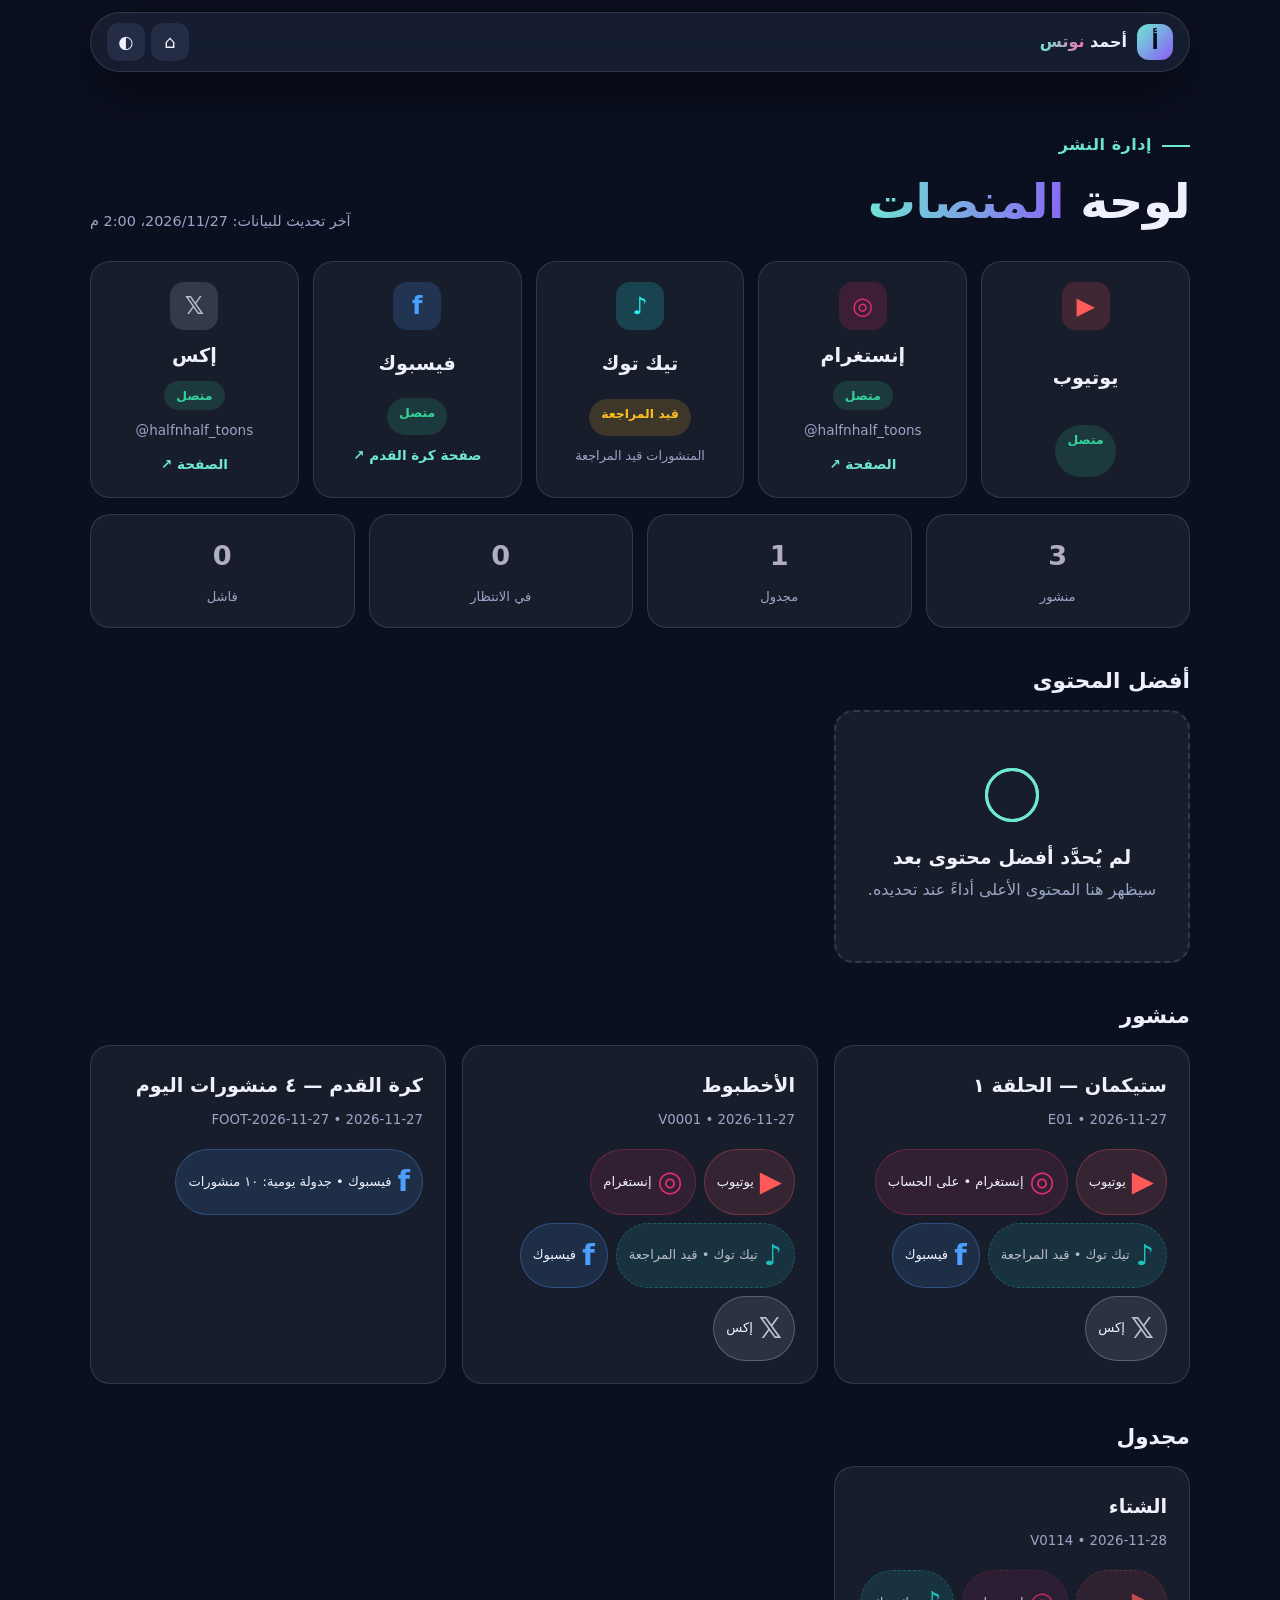
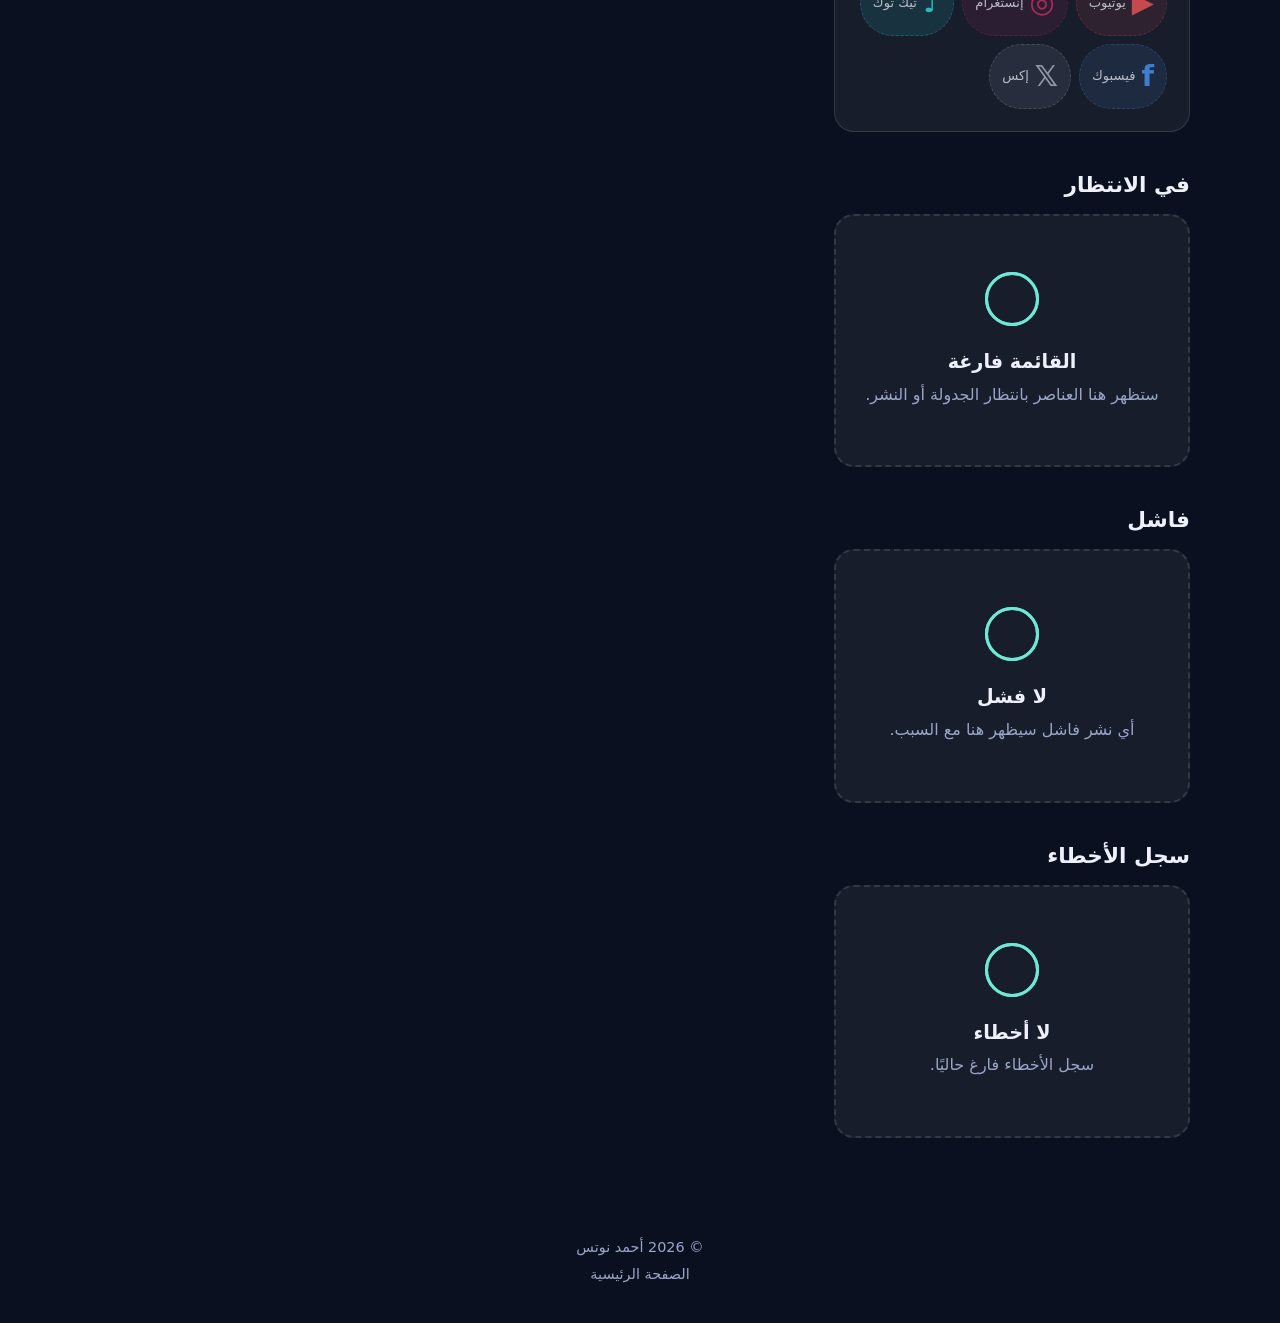
==== dashboard/index.html @ fa33e681 "Create index.html" ====
<!doctype html>
<html lang="ar" dir="rtl">
<head>
<meta charset="utf-8">
<meta name="viewport" content="width=device-width,initial-scale=1">
<meta http-equiv="Content-Security-Policy" content="default-src 'none'; script-src 'self'; style-src 'self'; img-src 'self' data:; font-src 'self'; connect-src 'self'; base-uri 'none'; form-action 'none'; object-src 'none'; upgrade-insecure-requests">
<meta name="referrer" content="no-referrer">
<meta name="robots" content="noindex">
<meta name="color-scheme" content="dark light">
<meta name="theme-color" content="#0b1020">
<title>لوحة النشر | أحمد نوتس</title>
<meta name="description" content="لوحة متابعة النشر على المنصات: الحالة، المنشور، المجدول، الفاشل، وسجل الأخطاء.">
<link rel="icon" href="/favicon.svg" type="image/svg+xml">
<link rel="stylesheet" href="/css/style.css">
<link rel="stylesheet" href="/css/extra.css">
<link rel="stylesheet" href="/css/dashboard.css">
</head>
<body>
<header class="nav">
  <a class="brand" href="/" aria-label="أحمد نوتس">
    <span class="logo">أ</span><span class="brand-text">أحمد <b>نوتس</b></span>
  </a>
  <div class="actions">
    <a class="icon-btn" href="/" aria-label="الصفحة الرئيسية" title="الرئيسية">⌂</a>
    <button class="icon-btn" id="themeBtn" type="button" aria-label="تبديل الوضع الليلي والنهاري" title="الوضع">◐</button>
  </div>
</header>

<main class="dash">
  <div class="wrap">
    <div class="dash-head">
      <div>
        <p class="kicker">إدارة النشر</p>
        <h1 class="dash-title">لوحة <span class="grad">المنصات</span></h1>
      </div>
      <p class="muted updated" id="updated" role="status">جارٍ تحميل البيانات…</p>
    </div>

    <section aria-label="حالة المنصات">
      <div class="plats" id="plats"></div>
    </section>

    <section aria-label="ملخص سريع">
      <ul class="kpis" id="kpis"></ul>
    </section>

    <section class="dash-sec" aria-labelledby="t-best">
      <h2 id="t-best">أفضل المحتوى</h2>
      <div class="posts" id="best"></div>
    </section>

    <section class="dash-sec" aria-labelledby="t-pub">
      <h2 id="t-pub">منشور</h2>
      <div class="posts" id="published"></div>
    </section>

    <section class="dash-sec" aria-labelledby="t-sch">
      <h2 id="t-sch">مجدول</h2>
      <div class="posts" id="scheduled"></div>
    </section>

    <section class="dash-sec" aria-labelledby="t-queue">
      <h2 id="t-queue">في الانتظار</h2>
      <div class="posts" id="queue"></div>
    </section>

    <section class="dash-sec" aria-labelledby="t-fail">
      <h2 id="t-fail">فاشل</h2>
      <div class="posts" id="failed"></div>
    </section>

    <section class="dash-sec" aria-labelledby="t-err">
      <h2 id="t-err">سجل الأخطاء</h2>
      <div class="posts" id="errors"></div>
    </section>
  </div>
</main>

<footer class="footer">
  <p>© <span id="year"></span> أحمد نوتس</p>
  <p class="muted"><a href="/">الصفحة الرئيسية</a></p>
</footer>

<script src="/js/dashboard.js"></script>
</body>
</html>
---- css/style.css ----
:root{
  --bg:#0b1020;--bg2:#10162b;--card:rgba(255,255,255,.055);--card-b:rgba(255,255,255,.12);
  --text:#eef1fb;--muted:#9aa6c7;--a:#6ee7d4;--b:#8b5cf6;--c:#f472b6;--shadow:0 20px 60px rgba(0,0,0,.45);
  --r:20px;--font:"Noto Kufi Arabic","Segoe UI","Tahoma","Geeza Pro","Helvetica Neue",system-ui,sans-serif;
}
[data-theme="light"]{
  --bg:#f5f7ff;--bg2:#eaeefc;--card:rgba(255,255,255,.75);--card-b:rgba(20,30,80,.12);
  --text:#121936;--muted:#4f5b86;--a:#0ea5a0;--b:#6d3be8;--c:#db2777;--shadow:0 20px 50px rgba(30,40,100,.15);
}
*{box-sizing:border-box;margin:0;padding:0}
html{scroll-behavior:smooth;scroll-padding-top:84px}
body{font-family:var(--font);background:var(--bg);color:var(--text);line-height:1.85;overflow-x:hidden;-webkit-font-smoothing:antialiased}
a{color:inherit;text-decoration:none}
ul,ol{list-style:none}
button{font:inherit;color:inherit;cursor:pointer;border:0;background:none}
:focus-visible{outline:2px solid var(--a);outline-offset:3px;border-radius:8px}
#bg{position:fixed;inset:0;width:100%;height:100%;z-index:-2;opacity:.9}
.grain{position:fixed;inset:0;z-index:-1;pointer-events:none;opacity:.05;background-image:radial-gradient(#fff 1px,transparent 1px);background-size:3px 3px}
.progress{position:fixed;top:0;inset-inline:0;height:3px;z-index:60;background:linear-gradient(90deg,var(--a),var(--b),var(--c));transform-origin:right;transform:scaleX(0)}

/* nav */
.nav{position:fixed;top:12px;inset-inline:12px;z-index:50;display:flex;align-items:center;justify-content:space-between;gap:12px;padding:10px 16px;border-radius:999px;background:var(--card);border:1px solid var(--card-b);backdrop-filter:blur(18px) saturate(1.4);-webkit-backdrop-filter:blur(18px) saturate(1.4);box-shadow:var(--shadow);max-width:1100px;margin-inline:auto;transition:transform .4s,background .3s}
.nav.hide{transform:translateY(-130%)}
.brand{display:flex;align-items:center;gap:10px;font-weight:700}
.logo{width:36px;height:36px;border-radius:12px;display:grid;place-items:center;background:linear-gradient(135deg,var(--a),var(--b));color:#06101f;font-weight:900;font-size:21px;line-height:1}
.brand b{background:linear-gradient(90deg,var(--a),var(--c));-webkit-background-clip:text;background-clip:text;color:transparent}
.links{display:flex;gap:4px}
.links a{padding:6px 14px;border-radius:999px;color:var(--muted);font-size:.92rem;transition:.25s}
.links a:hover,.links a.on{color:var(--text);background:rgba(127,140,200,.18)}
.actions{display:flex;gap:6px}
.icon-btn{width:38px;height:38px;border-radius:12px;display:grid;place-items:center;font-size:1.1rem;background:rgba(127,140,200,.14);transition:.25s}
.icon-btn:hover{transform:translateY(-2px);background:rgba(127,140,200,.28)}
.burger{display:none}

/* hero */
.hero{position:relative;min-height:100vh;display:grid;align-items:center;padding:120px 20px 80px;overflow:hidden}
.orb{position:absolute;border-radius:50%;filter:blur(70px);opacity:.3;animation:float 14s ease-in-out infinite;z-index:-1}
.o1{width:420px;height:420px;background:var(--b);top:8%;inset-inline-start:-6%}
.o2{width:380px;height:380px;background:var(--a);bottom:6%;inset-inline-end:-4%;animation-delay:-6s}
@keyframes float{50%{transform:translate(40px,-50px) scale(1.12)}}
.hero-inner{max-width:900px;margin-inline:auto;width:100%}
.eyebrow{display:inline-flex;align-items:center;gap:10px;padding:6px 16px;border-radius:999px;background:var(--card);border:1px solid var(--card-b);color:var(--muted);font-size:.9rem;margin-bottom:22px}
.pulse{width:9px;height:9px;border-radius:50%;background:var(--a);box-shadow:0 0 0 0 var(--a);animation:pulse 2s infinite}
@keyframes pulse{70%{box-shadow:0 0 0 12px transparent}100%{box-shadow:0 0 0 0 transparent}}
h1{font-size:clamp(2.2rem,6vw,4.4rem);line-height:1.35;font-weight:800;letter-spacing:-.5px}
.grad{background:linear-gradient(100deg,var(--a),var(--b) 55%,var(--c));-webkit-background-clip:text;background-clip:text;color:transparent;background-size:200% auto;animation:shine 6s linear infinite}
@keyframes shine{to{background-position:-200% center}}
.lead{max-width:640px;margin-top:20px;color:var(--muted);font-size:1.1rem}
.typed{margin-top:18px;font-size:1.1rem;min-height:2em}
.typed-label{color:var(--muted)}
.typed-text{color:var(--a);font-weight:700}
.caret{display:inline-block;width:2px;height:1.1em;background:var(--a);vertical-align:middle;margin-inline-start:3px;animation:blink 1s steps(1) infinite}
@keyframes blink{50%{opacity:0}}
.cta{display:flex;flex-wrap:wrap;gap:12px;margin-top:30px}
.btn{display:inline-flex;align-items:center;gap:8px;padding:13px 26px;border-radius:14px;font-weight:700;transition:.3s;position:relative;overflow:hidden}
.btn.primary{background:linear-gradient(120deg,var(--a),var(--b));color:#06101f;box-shadow:0 10px 30px rgba(110,231,212,.25)}
.btn.primary:hover{transform:translateY(-3px);box-shadow:0 16px 40px rgba(139,92,246,.4)}
.btn.ghost{background:var(--card);border:1px solid var(--card-b)}
.btn.ghost:hover{transform:translateY(-3px);border-color:var(--a)}
.stats{display:grid;grid-template-columns:repeat(4,1fr);gap:14px;margin-top:50px}
.stats li{padding:18px;border-radius:var(--r);background:var(--card);border:1px solid var(--card-b);text-align:center;backdrop-filter:blur(10px)}
.stats b{display:block;font-size:2rem;background:linear-gradient(90deg,var(--a),var(--c));-webkit-background-clip:text;background-clip:text;color:transparent}
.stats span{color:var(--muted);font-size:.85rem}
.scroll-hint{position:absolute;bottom:22px;inset-inline:0;margin-inline:auto;width:26px;height:42px;border:2px solid var(--muted);border-radius:16px;opacity:.6}
.scroll-hint span{position:absolute;top:8px;left:50%;width:4px;height:8px;margin-left:-2px;background:var(--a);border-radius:2px;animation:wheel 1.8s infinite}
@keyframes wheel{to{transform:translateY(14px);opacity:0}}

/* sections */
.section{padding:100px 20px;position:relative}
.section.alt{background:linear-gradient(180deg,transparent,var(--bg2),transparent)}
.wrap{max-width:1100px;margin-inline:auto}
.head{margin-bottom:36px}
.kicker{display:inline-block;color:var(--a);font-weight:700;letter-spacing:.5px;margin-bottom:8px}
.kicker::before{content:"";display:inline-block;width:28px;height:2px;background:var(--a);vertical-align:middle;margin-inline-end:10px}
h2{font-size:clamp(1.7rem,4vw,2.6rem);line-height:1.4;margin-bottom:12px}
h3{font-size:1.2rem}
.muted{color:var(--muted)}
.grid-2{display:grid;grid-template-columns:1.2fr .8fr;gap:40px;align-items:center}
.grid-2 p{color:var(--muted);margin-top:14px}
.chips{display:flex;flex-wrap:wrap;gap:8px;margin-top:22px}
.chip{padding:6px 14px;border-radius:999px;background:var(--card);border:1px solid var(--card-b);font-size:.85rem;transition:.25s}
.chip:hover{border-color:var(--a);color:var(--a);transform:translateY(-2px)}
.card{background:var(--card);border:1px solid var(--card-b);border-radius:var(--r);padding:28px;backdrop-filter:blur(14px);box-shadow:var(--shadow)}
.about-card{text-align:center}
.avatar{width:96px;height:96px;margin:0 auto 14px;border-radius:50%;display:grid;place-items:center;font-size:2.4rem;font-weight:800;color:#06101f;background:conic-gradient(from 0deg,var(--a),var(--b),var(--c),var(--a));position:relative}
.avatar span{width:86px;height:86px;border-radius:50%;background:var(--bg);display:grid;place-items:center;color:var(--text)}
.meters{margin-top:20px;display:grid;gap:14px;text-align:start}
.meter small{display:flex;justify-content:space-between;color:var(--muted);font-size:.82rem;margin-bottom:5px}
.bar{height:8px;border-radius:99px;background:rgba(127,140,200,.2);overflow:hidden}
.bar i{display:block;height:100%;width:0;border-radius:99px;background:linear-gradient(90deg,var(--a),var(--b));transition:width 1.4s cubic-bezier(.2,.8,.2,1)}

/* study */
.tools{margin-bottom:26px}
.search{width:100%;max-width:460px;padding:13px 20px;border-radius:14px;border:1px solid var(--card-b);background:var(--card);color:var(--text);font:inherit;backdrop-filter:blur(10px)}
.search:focus{outline:none;border-color:var(--a);box-shadow:0 0 0 4px rgba(110,231,212,.15)}
.courses{display:grid;grid-template-columns:repeat(auto-fill,minmax(250px,1fr));gap:18px}
.course{position:relative;text-align:start;padding:24px;border-radius:var(--r);background:var(--card);border:1px solid var(--card-b);transition:transform .25s,border-color .25s,box-shadow .25s;overflow:hidden;transform-style:preserve-3d}
.course::before{content:"";position:absolute;inset:0;background:radial-gradient(400px circle at var(--mx,50%) var(--my,0%),color-mix(in srgb,var(--cc) 28%,transparent),transparent 60%);opacity:0;transition:.3s}
.course:hover::before{opacity:1}
.course:hover{border-color:var(--cc);box-shadow:0 18px 50px color-mix(in srgb,var(--cc) 25%,transparent)}
.c-ico{width:52px;height:52px;border-radius:16px;display:grid;place-items:center;font-size:1.6rem;background:color-mix(in srgb,var(--cc) 22%,transparent);margin-bottom:14px;position:relative}
.course h3{position:relative}
.course .en{color:var(--muted);font-size:.8rem;direction:ltr;text-align:start;position:relative}
.course p{color:var(--muted);font-size:.9rem;margin-top:8px;position:relative}
.c-foot{display:flex;justify-content:space-between;align-items:center;margin-top:16px;position:relative;font-size:.85rem}
.badge{padding:3px 12px;border-radius:99px;background:color-mix(in srgb,var(--cc) 20%,transparent);color:var(--cc);font-weight:700}
.open{color:var(--muted)}
.notice{margin-top:26px;padding:14px 18px;border-radius:14px;border:1px dashed var(--card-b);color:var(--muted);font-size:.9rem}
.empty{grid-column:1/-1;text-align:center;color:var(--muted);padding:30px}

/* services */
.services{display:grid;grid-template-columns:repeat(auto-fit,minmax(250px,1fr));gap:18px}
.svc{padding:28px;border-radius:var(--r);background:var(--card);border:1px solid var(--card-b);transition:.3s}
.svc:hover{transform:translateY(-6px);border-color:var(--b)}
.svc .ico{font-size:2rem;margin-bottom:10px}
.svc p{color:var(--muted);font-size:.92rem;margin-top:6px}
.steps{display:grid;grid-template-columns:repeat(auto-fit,minmax(200px,1fr));gap:16px;margin-top:40px;counter-reset:s}
.steps li{position:relative;padding:22px;border-radius:var(--r);background:var(--card);border:1px solid var(--card-b);counter-increment:s}
.steps li::before{content:counter(s);position:absolute;top:-14px;inset-inline-start:18px;width:30px;height:30px;border-radius:50%;display:grid;place-items:center;background:linear-gradient(135deg,var(--a),var(--b));color:#06101f;font-weight:800}
.steps b{display:block;margin-top:6px}
.steps span{color:var(--muted);font-size:.9rem}

/* projects */
.filters{display:flex;flex-wrap:wrap;gap:8px;margin-bottom:24px}
.f{padding:8px 18px;border-radius:99px;background:var(--card);border:1px solid var(--card-b);transition:.25s}
.f.on,.f:hover{background:linear-gradient(120deg,var(--a),var(--b));color:#06101f;border-color:transparent;font-weight:700}
.projects{display:grid;grid-template-columns:repeat(auto-fill,minmax(250px,1fr));gap:18px}
.proj{padding:24px;border-radius:var(--r);background:var(--card);border:1px solid var(--card-b);transition:.3s;display:flex;flex-direction:column;gap:10px;animation:pop .5s both}
@keyframes pop{from{opacity:0;transform:scale(.94) translateY(10px)}}
.proj:hover{transform:translateY(-6px);border-color:var(--c)}
.p-top{display:flex;justify-content:space-between;align-items:center}
.p-ico{font-size:1.8rem}
.status{font-size:.75rem;padding:3px 12px;border-radius:99px;background:rgba(127,140,200,.2);color:var(--muted)}
.status.live{background:rgba(52,211,153,.18);color:#34d399}
.proj p{color:var(--muted);font-size:.9rem;flex:1}
.tech{display:flex;flex-wrap:wrap;gap:6px}
.tech span{font-size:.75rem;padding:2px 10px;border-radius:8px;background:rgba(127,140,200,.14);direction:ltr}
.proj a{color:var(--a);font-weight:700;font-size:.9rem}

/* timeline */
.timeline{position:relative;max-width:720px;margin-inline:auto;padding-inline-start:34px}
.timeline::before{content:"";position:absolute;inset-block:0;inset-inline-start:8px;width:2px;background:linear-gradient(var(--a),var(--b),var(--c))}
.tl{position:relative;padding:0 0 34px}
.tl::before{content:"";position:absolute;inset-inline-start:-34px;top:6px;width:18px;height:18px;border-radius:50%;background:var(--bg);border:3px solid var(--a);box-shadow:0 0 0 6px rgba(110,231,212,.12)}
.tl small{color:var(--a);font-weight:700}
.tl p{color:var(--muted)}

/* contact */
.contact{display:flex;flex-wrap:wrap;gap:30px;align-items:center;justify-content:space-between;padding:50px;border-radius:28px;background:linear-gradient(135deg,rgba(110,231,212,.12),rgba(139,92,246,.14));border:1px solid var(--card-b)}
.contact-actions{display:flex;gap:12px;flex-wrap:wrap}
.footer{text-align:center;padding:36px 20px;color:var(--muted);font-size:.9rem}

/* toasts, modal, cmd */
.toasts{position:fixed;bottom:20px;inset-inline-start:20px;z-index:100;display:grid;gap:10px}
.toast{padding:12px 20px;border-radius:14px;background:var(--bg2);color:var(--text);border:1px solid var(--a);box-shadow:var(--shadow);animation:in .4s both;display:flex;gap:10px;align-items:center;max-width:320px}
.toast::before{content:"✓";width:22px;height:22px;border-radius:50%;display:grid;place-items:center;background:var(--a);color:#06101f;font-weight:800;font-size:.8rem;flex:none}
.toast.out{animation:out .35s both}
@keyframes in{from{opacity:0;transform:translateY(20px) scale(.95)}}
@keyframes out{to{opacity:0;transform:translateX(-30px)}}
.modal,.cmd{position:fixed;inset:0;z-index:90;display:grid;place-items:center;padding:16px}
.modal[hidden],.cmd[hidden]{display:none}
.modal-backdrop{position:absolute;inset:0;background:rgba(5,8,20,.65);backdrop-filter:blur(6px);animation:fade .25s}
@keyframes fade{from{opacity:0}}
.modal-card,.cmd-card{position:relative;width:min(560px,100%);max-height:86vh;overflow:auto;background:var(--bg2);border:1px solid var(--card-b);border-radius:24px;padding:28px;box-shadow:var(--shadow);animation:modalIn .35s cubic-bezier(.2,.9,.3,1.2)}
@keyframes modalIn{from{opacity:0;transform:translateY(30px) scale(.94)}}
.modal .close{position:absolute;top:14px;inset-inline-end:14px}
.m-head{display:flex;gap:14px;align-items:center;margin-bottom:12px;padding-inline-end:40px}
.m-ico{width:56px;height:56px;border-radius:16px;display:grid;place-items:center;font-size:1.8rem;background:rgba(127,140,200,.18)}
.m-tags{display:flex;flex-wrap:wrap;gap:6px;margin-bottom:16px}
.notes{display:grid;gap:10px}
.note{padding:14px 16px;border-radius:14px;background:var(--card);border:1px solid var(--card-b);display:flex;justify-content:space-between;gap:10px;align-items:center;transition:.2s}
.note:hover{border-color:var(--a);transform:translateX(-4px)}
.note small{color:var(--muted)}
.demo{font-size:.7rem;padding:2px 10px;border-radius:99px;background:rgba(251,191,36,.18);color:#fbbf24;white-space:nowrap}
.cmd{align-items:start;padding-top:14vh}
.cmd-card{padding:14px}
.cmd-card input{width:100%;padding:14px 16px;border-radius:14px;border:1px solid var(--card-b);background:var(--card);color:var(--text);font:inherit}
.cmd-card input:focus{outline:none;border-color:var(--a)}
.cmd-card ul{margin:10px 0;max-height:46vh;overflow:auto}
.cmd-card li button{width:100%;text-align:start;padding:10px 14px;border-radius:12px;display:flex;justify-content:space-between}
.cmd-card li button:hover,.cmd-card li button.sel{background:rgba(127,140,200,.2)}
.hint{font-size:.78rem;text-align:center}

/* reveal */
.reveal{opacity:0;transform:translateY(26px);transition:opacity .8s ease,transform .8s cubic-bezier(.2,.7,.2,1)}
.reveal.in{opacity:1;transform:none}

@media (max-width:820px){
  .burger{display:grid}
  .links{position:fixed;top:78px;inset-inline:12px;flex-direction:column;padding:14px;border-radius:22px;background:var(--bg2);border:1px solid var(--card-b);box-shadow:var(--shadow);transform:translateY(-12px) scale(.97);opacity:0;pointer-events:none;transition:.3s}
  .links.open{transform:none;opacity:1;pointer-events:auto}
  .grid-2{grid-template-columns:1fr}
  .stats{grid-template-columns:repeat(2,1fr)}
  .contact{padding:30px}
  .brand-text{display:none}
}
@media (prefers-reduced-motion:reduce){
  *,*::before,*::after{animation:none!important;transition:none!important;scroll-behavior:auto!important}
  .reveal{opacity:1;transform:none}
}
---- css/extra.css ----
.curtain{position:fixed;inset:0;z-index:90;background:linear-gradient(120deg,var(--b),var(--a),var(--c));transform:translateX(100%);pointer-events:none}
.curtain.go{animation:curtain .7s cubic-bezier(.77,0,.18,1) both}
@keyframes curtain{0%{transform:translateX(100%)}45%,55%{transform:translateX(0)}100%{transform:translateX(-100%)}}
.glow{position:fixed;top:0;left:0;width:420px;height:420px;margin:-210px 0 0 -210px;border-radius:50%;pointer-events:none;z-index:-1;background:radial-gradient(circle,rgba(139,92,246,.22),transparent 65%);opacity:0;transition:opacity .4s;will-change:transform}
.glow.on{opacity:1}
.magnetic{position:relative;overflow:hidden;transition:transform .25s cubic-bezier(.2,.8,.2,1),box-shadow .25s}
.magnetic:hover{box-shadow:0 10px 30px rgba(139,92,246,.35)}
.rip{position:absolute;border-radius:50%;background:rgba(255,255,255,.45);transform:scale(0);animation:rip .6s ease-out forwards;pointer-events:none}
@keyframes rip{to{transform:scale(1);opacity:0}}
.split .w{display:inline-block;opacity:0;transform:translateY(.6em);filter:blur(8px)}
.in .split .w,.split.in .w{animation:wd .7s cubic-bezier(.2,.8,.2,1) both;animation-delay:calc(var(--i) * 90ms)}
@keyframes wd{to{opacity:1;transform:none;filter:blur(0)}}
.empty-state{position:relative;text-align:center;padding:56px 24px;border-radius:var(--r);border:2px dashed var(--card-b);background:var(--card);overflow:hidden;transition:border-color .3s,transform .3s}
.empty-state:hover{border-color:var(--a);transform:translateY(-3px)}
.empty-state .ring{display:block;width:54px;height:54px;margin:0 auto 18px;border-radius:50%;border:3px solid var(--a);position:relative}
.empty-state .ring::after{content:"";position:absolute;inset:-3px;border-radius:50%;border:3px solid var(--a);animation:ping 2.4s ease-out infinite}
@keyframes ping{from{transform:scale(1);opacity:.8}to{transform:scale(1.9);opacity:0}}
.vault-grid{display:grid;grid-template-columns:1fr 1fr;gap:20px;margin-top:28px}
.vcard{padding:26px;display:flex;flex-direction:column;gap:14px}
.fld{display:flex;flex-direction:column;gap:6px;font-size:.9rem;color:var(--muted)}
.fld input{font:inherit;color:var(--text);padding:11px 14px;border-radius:12px;border:1px solid var(--card-b);background:rgba(127,140,200,.1);transition:border-color .2s,box-shadow .2s}
.fld input:focus{outline:0;border-color:var(--a);box-shadow:0 0 0 3px rgba(110,231,212,.2)}
.strength{height:5px;border-radius:9px;background:rgba(127,140,200,.2);overflow:hidden}
.strength i{display:block;height:100%;width:0;background:#f87171;transition:width .3s,background .3s}
.vstat{min-height:1.6em;font-size:.9rem;color:var(--muted)}
.vstat.ok{color:#34d399}.vstat.err{color:#f87171}
.vout img{max-width:100%;border-radius:12px;margin-top:8px}
.vout pre{white-space:pre-wrap;direction:ltr;text-align:left;max-height:260px;overflow:auto;padding:12px;border-radius:12px;background:rgba(0,0,0,.25);font-size:.85rem;margin-top:8px}
.vout .btn{margin-top:8px}
.vnotes{margin-top:26px;display:grid;gap:8px;color:var(--muted);font-size:.93rem}
.vnotes li{padding-inline-start:18px;position:relative}
.vnotes li::before{content:"";position:absolute;inset-inline-start:0;top:.8em;width:7px;height:7px;border-radius:50%;background:var(--a)}
.vcard h3{margin:0}
.vcard .btn{align-self:flex-start}
#hero3d{position:absolute;top:50%;left:5%;width:min(440px,36vw);height:min(440px,36vw);transform:translateY(-50%);z-index:-1;opacity:.9;pointer-events:none}
.noscript-note{position:fixed;bottom:16px;inset-inline:16px;z-index:120;margin:0 auto;max-width:520px;text-align:center;padding:12px 18px;border-radius:14px;background:var(--bg2);border:1px solid var(--card-b);color:var(--muted);box-shadow:var(--shadow)}
@media (max-width:820px){.vault-grid{grid-template-columns:1fr}.glow{display:none}#hero3d{left:50%;transform:translate(-50%,-50%);width:min(340px,84vw);height:min(340px,84vw);opacity:.28}}
@media (prefers-reduced-motion:reduce){.split .w{opacity:1;transform:none;filter:none;animation:none!important}.curtain{display:none}}
.courses>.empty-state,.projects>.empty-state,.services>.empty-state{grid-column:1/-1}
.c404{text-align:center;margin-inline:auto}
---- css/dashboard.css ----
/* dashboard page (uses the variables and base styles from style.css) */
.dash{padding:130px 20px 60px;min-height:100vh}
.dash .wrap{max-width:1100px;margin-inline:auto}
.dash-head{display:flex;justify-content:space-between;align-items:flex-end;gap:16px;flex-wrap:wrap;margin-bottom:26px}
.dash-title{font-size:clamp(1.9rem,5vw,3rem);margin:0;line-height:1.4}
.updated{font-size:.9rem}

.plats{display:grid;grid-template-columns:repeat(auto-fit,minmax(180px,1fr));gap:14px;margin-bottom:16px}
.plat{padding:20px;border-radius:var(--r);background:var(--card);border:1px solid var(--card-b);text-align:center;display:grid;gap:8px;justify-items:center;backdrop-filter:blur(10px);transition:border-color .25s,transform .25s}
.plat:hover{transform:translateY(-3px);border-color:var(--pc,var(--a))}
.plat-ico{width:48px;height:48px;border-radius:14px;display:grid;place-items:center;font-size:1.5rem;font-weight:800;background:color-mix(in srgb,var(--pc) 18%,transparent);color:var(--pc)}
.st-badge{font-size:.78rem;padding:3px 12px;border-radius:99px;background:color-mix(in srgb,var(--sc) 16%,transparent);color:var(--sc);font-weight:700}
.plat-handle{font-size:.85rem;direction:ltr;margin:0}
.plat-link{color:var(--a);font-size:.85rem;font-weight:700}
.plat-link:hover{text-decoration:underline}
.plat-note{font-size:.8rem;margin:0}

.kpis{display:grid;grid-template-columns:repeat(4,1fr);gap:14px;margin:6px 0 0}
.kpis li{padding:16px;border-radius:var(--r);background:var(--card);border:1px solid var(--card-b);text-align:center}
.kpis b{display:block;font-size:1.7rem;background:linear-gradient(90deg,var(--a),var(--c));-webkit-background-clip:text;background-clip:text;color:transparent}
.kpis span{color:var(--muted);font-size:.82rem}

.dash-sec{margin-top:38px}
.dash-sec h2{font-size:1.35rem;margin-bottom:14px}
.posts{display:grid;grid-template-columns:repeat(auto-fill,minmax(280px,1fr));gap:16px}
.post{padding:22px;border-radius:var(--r);background:var(--card);border:1px solid var(--card-b);transition:transform .25s,border-color .25s;display:flex;flex-direction:column;gap:6px}
.post:hover{transform:translateY(-4px);border-color:var(--a)}
.p-top{display:flex;justify-content:space-between;gap:10px;align-items:flex-start}
.p-top h3{margin:0}
.best-badge{font-size:.75rem;padding:3px 12px;border-radius:99px;background:rgba(251,191,36,.16);color:#fbbf24;white-space:nowrap}
.pchip{display:inline-flex;align-items:center;gap:6px;padding:5px 12px;border-radius:99px;background:color-mix(in srgb,var(--pc) 13%,transparent);border:1px solid color-mix(in srgb,var(--pc) 32%,transparent);color:var(--text);font-size:.82rem;transition:.2s}
a.pchip:hover{transform:translateY(-2px);border-color:var(--pc)}
.pchip.off{opacity:.75;border-style:dashed}
.p-ico{color:var(--pc);font-weight:800}
.fail-reason{color:#f87171;font-size:.85rem;margin:6px 0 0}
.err-when{color:var(--muted);font-size:.8rem;direction:ltr;text-align:end}
@media (max-width:820px){.kpis{grid-template-columns:repeat(2,1fr)}.dash{padding-top:110px}}
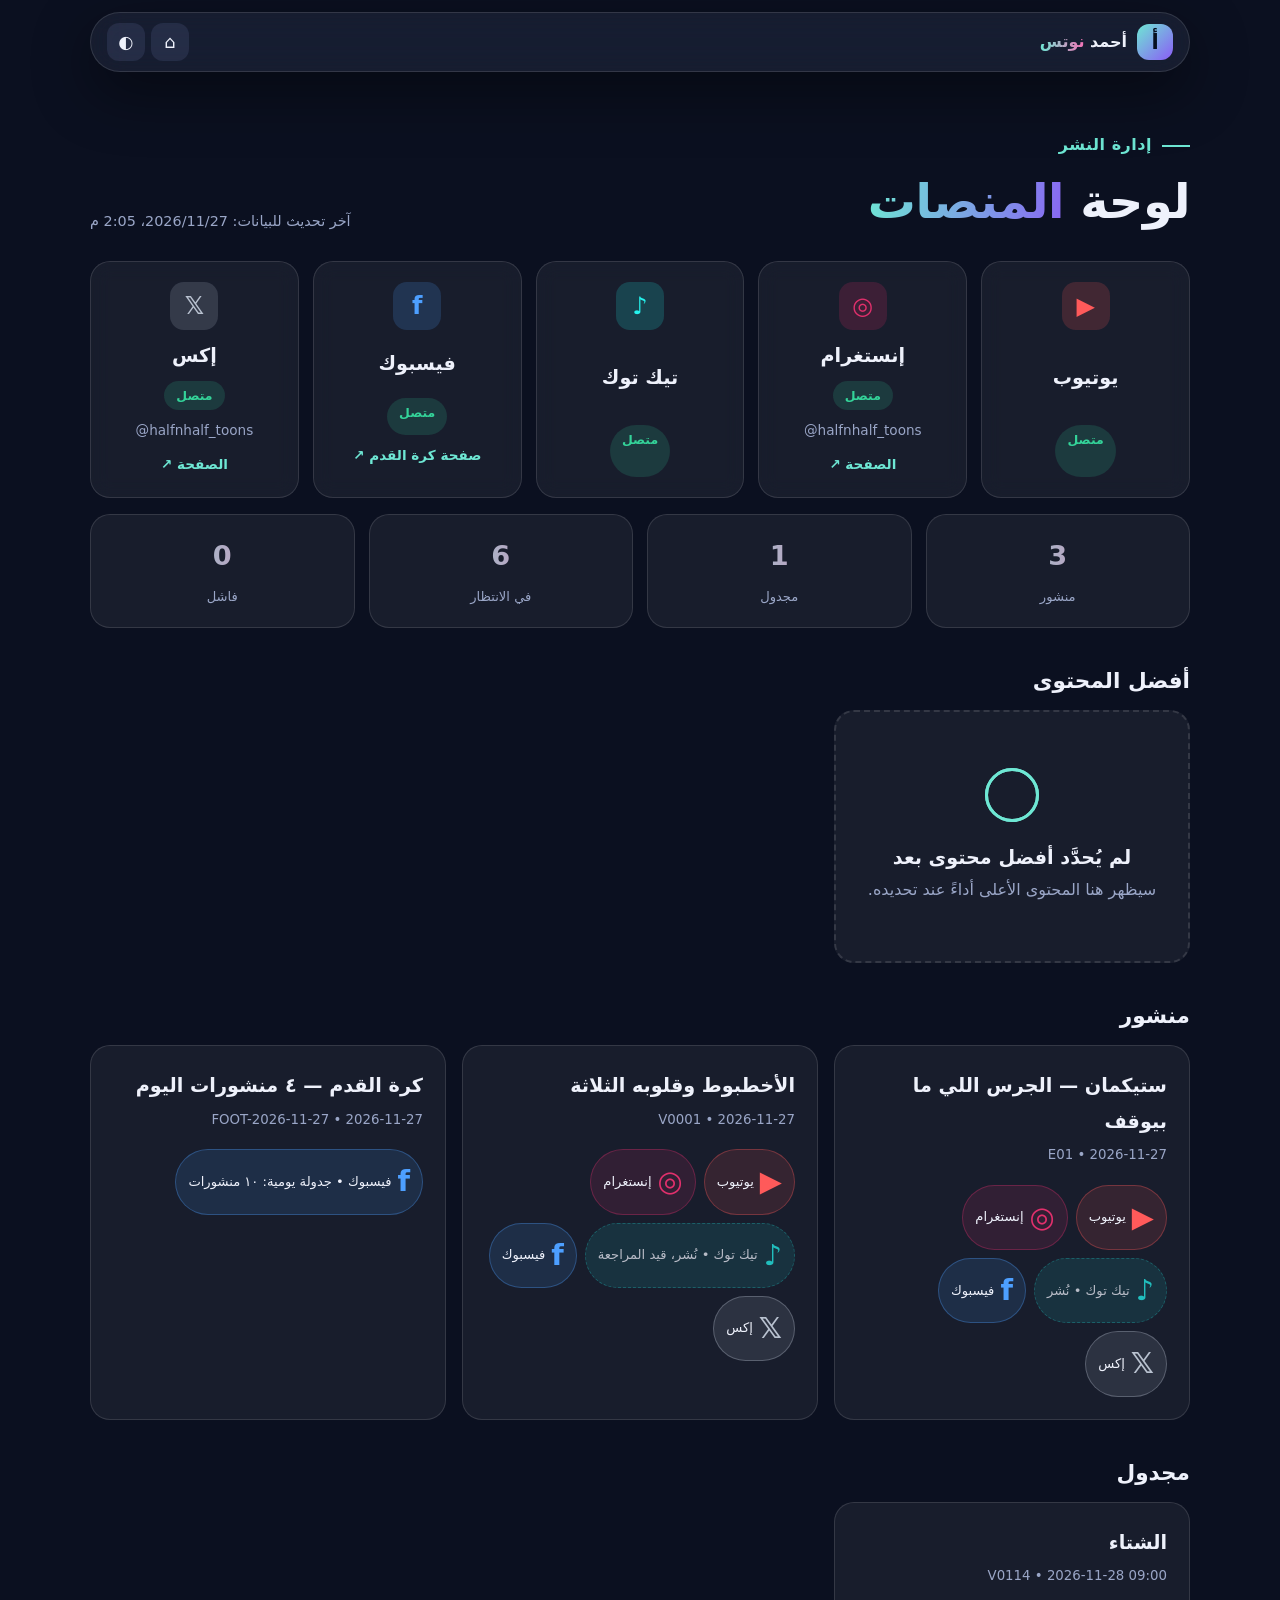
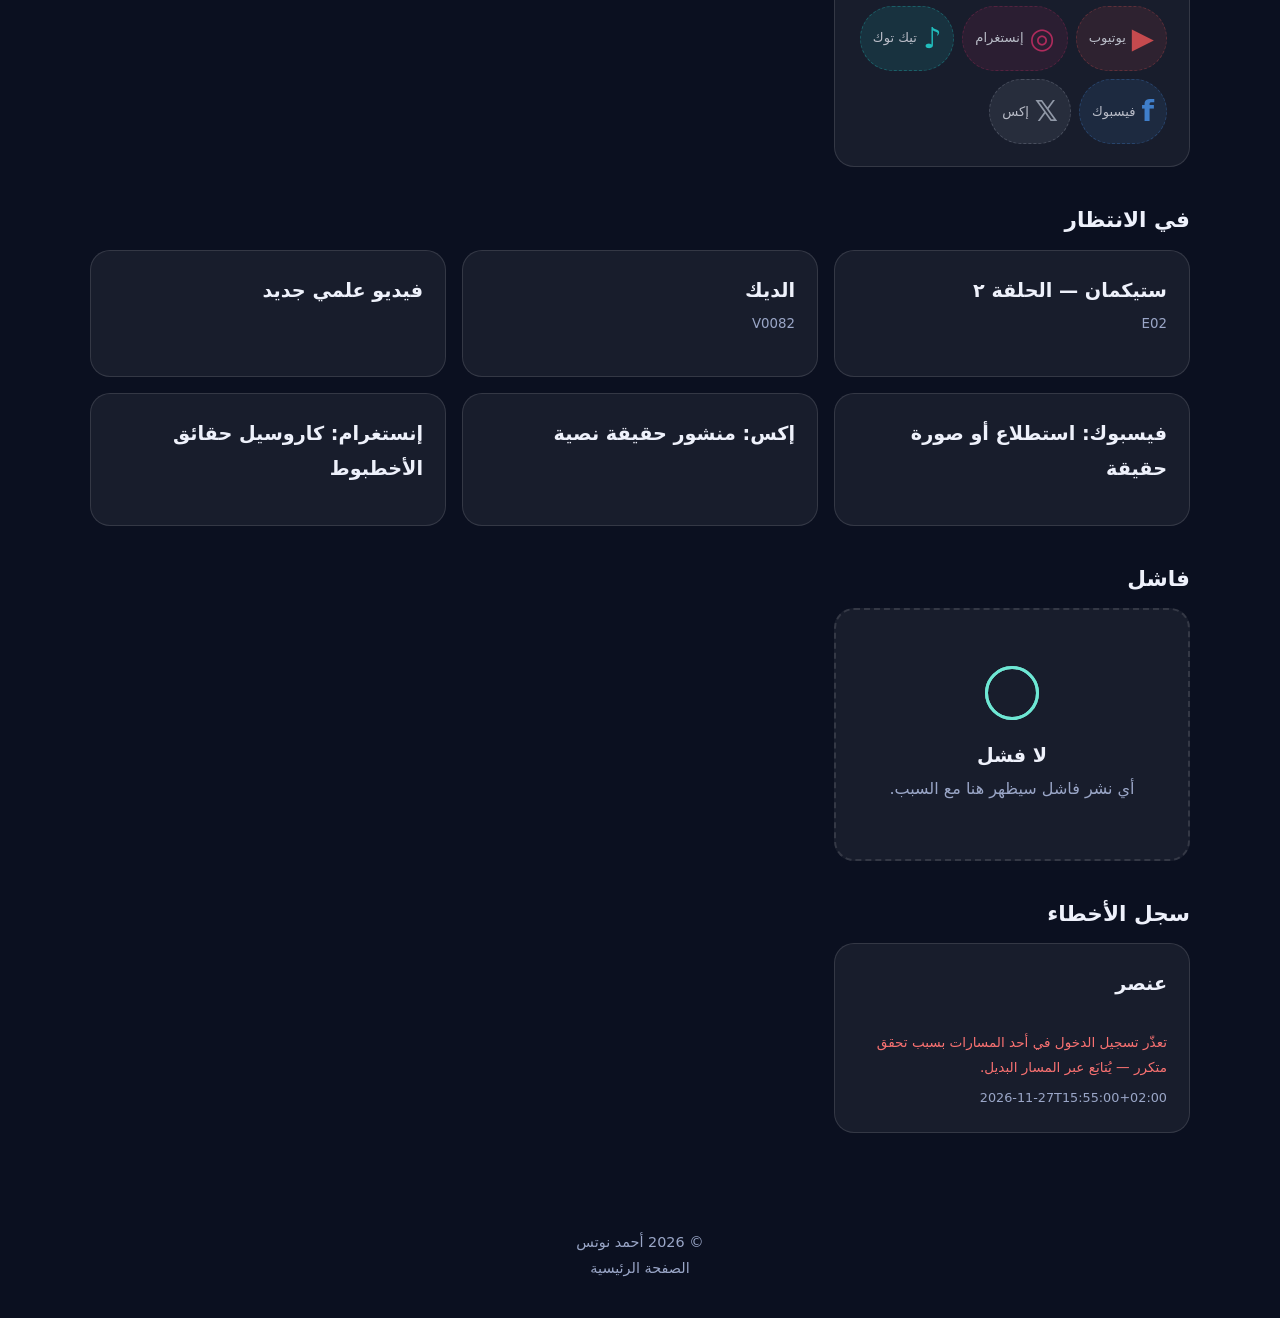
==== commit f891ed7e: "Update index.html" ====
--- a/dashboard/index.html
+++ b/dashboard/index.html
@@ -3,7 +3,7 @@
 <head>
 <meta charset="utf-8">
 <meta name="viewport" content="width=device-width,initial-scale=1">
-<meta http-equiv="Content-Security-Policy" content="default-src 'none'; script-src 'self'; style-src 'self'; img-src 'self' data:; font-src 'self'; connect-src 'self'; base-uri 'none'; form-action 'none'; object-src 'none'; upgrade-insecure-requests">
+<meta http-equiv="Content-Security-Policy" content="default-src 'none'; script-src 'self'; style-src 'self'; img-src 'self' data:; font-src 'self'; connect-src 'self'; base-uri 'none'; form-action 'none'; object-src 'none'; media-src 'none'; worker-src 'none'; upgrade-insecure-requests">
 <meta name="referrer" content="no-referrer">
 <meta name="robots" content="noindex">
 <meta name="color-scheme" content="dark light">
@@ -16,6 +16,7 @@
 <link rel="stylesheet" href="/css/dashboard.css">
 </head>
 <body>
+<a class="skip" href="#dash">تخطَّ إلى المحتوى</a>
 <header class="nav">
   <a class="brand" href="/" aria-label="أحمد نوتس">
     <span class="logo">أ</span><span class="brand-text">أحمد <b>نوتس</b></span>
@@ -26,7 +27,7 @@
   </div>
 </header>
 
-<main class="dash">
+<main class="dash" id="dash">
   <div class="wrap">
     <div class="dash-head">
       <div>
@@ -82,5 +83,6 @@
 </footer>
 
 <script src="/js/dashboard.js"></script>
+<button class="top-btn" id="topBtn" type="button" aria-label="العودة للأعلى" title="للأعلى">↑</button>
 </body>
 </html>
--- a/css/style.css
+++ b/css/style.css
@@ -66,7 +66,7 @@
 @keyframes wheel{to{transform:translateY(14px);opacity:0}}
 
 /* sections */
-.section{padding:100px 20px;position:relative}
+.section{padding:100px 20px;position:relative;content-visibility:auto;contain-intrinsic-size:auto 480px}
 .section.alt{background:linear-gradient(180deg,transparent,var(--bg2),transparent)}
 .wrap{max-width:1100px;margin-inline:auto}
 .head{margin-bottom:36px}
--- a/css/extra.css
+++ b/css/extra.css
@@ -34,6 +34,12 @@
 .vcard .btn{align-self:flex-start}
 #hero3d{position:absolute;top:50%;left:5%;width:min(440px,36vw);height:min(440px,36vw);transform:translateY(-50%);z-index:-1;opacity:.9;pointer-events:none}
 .noscript-note{position:fixed;bottom:16px;inset-inline:16px;z-index:120;margin:0 auto;max-width:520px;text-align:center;padding:12px 18px;border-radius:14px;background:var(--bg2);border:1px solid var(--card-b);color:var(--muted);box-shadow:var(--shadow)}
+.skip{position:fixed;top:-70px;inset-inline-start:16px;z-index:200;padding:10px 18px;border-radius:12px;background:var(--a);color:#06101f;font-weight:700;transition:top .25s}
+.skip:focus{top:14px}
+.top-btn{position:fixed;bottom:20px;inset-inline-end:20px;z-index:80;width:44px;height:44px;border-radius:14px;background:var(--card);border:1px solid var(--card-b);backdrop-filter:blur(12px);font-size:1.2rem;opacity:0;pointer-events:none;transform:translateY(10px);transition:.3s}
+.top-btn.show{opacity:1;pointer-events:auto;transform:none}
+.top-btn:hover{border-color:var(--a);color:var(--a)}
+.kbd-hint{font-size:.8rem}
 @media (max-width:820px){.vault-grid{grid-template-columns:1fr}.glow{display:none}#hero3d{left:50%;transform:translate(-50%,-50%);width:min(340px,84vw);height:min(340px,84vw);opacity:.28}}
 @media (prefers-reduced-motion:reduce){.split .w{opacity:1;transform:none;filter:none;animation:none!important}.curtain{display:none}}
 .courses>.empty-state,.projects>.empty-state,.services>.empty-state{grid-column:1/-1}
